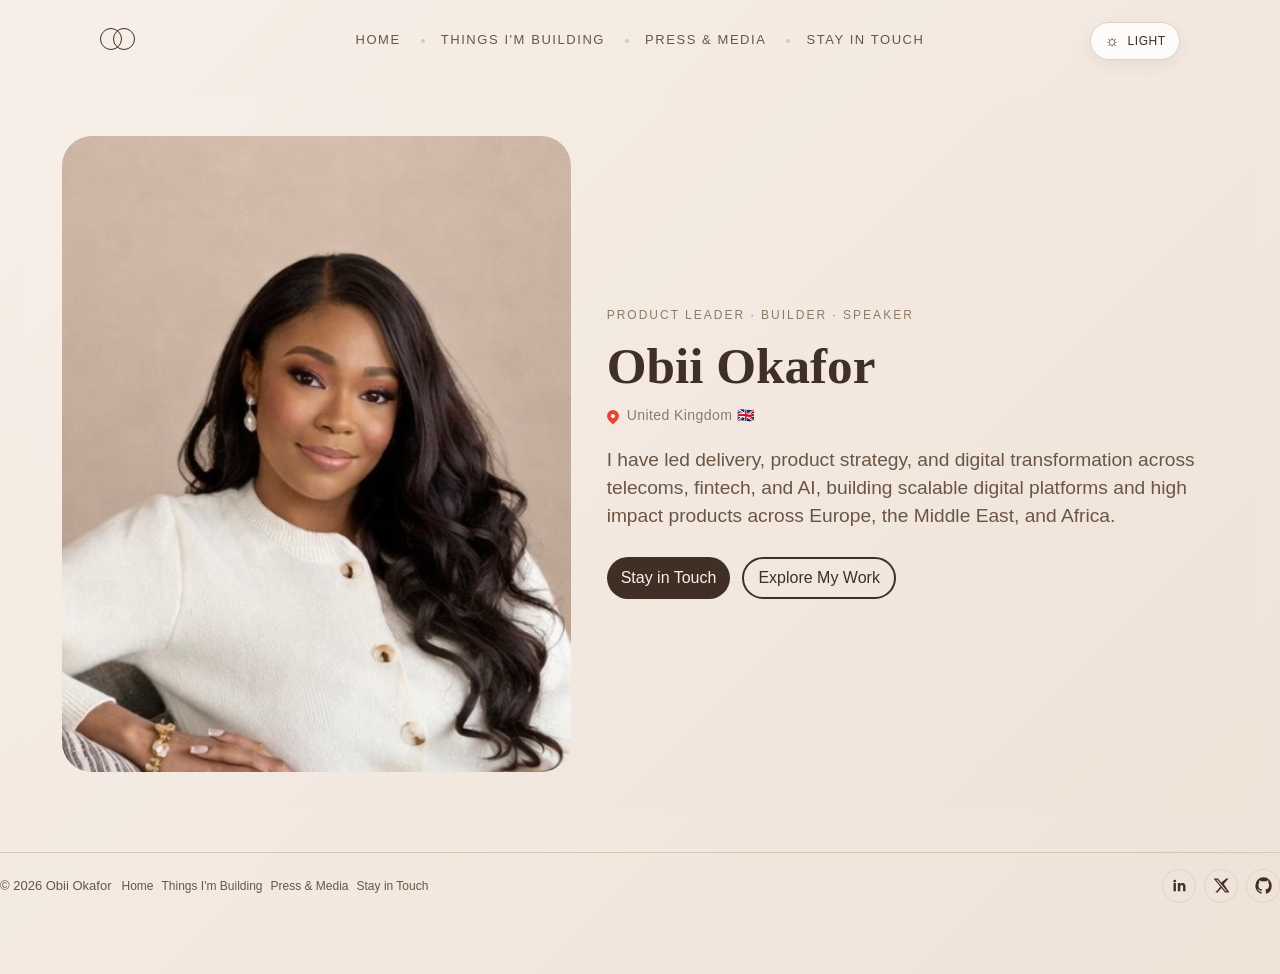
==== index.html @ 37f415ab "Initial site commit" ====
<!doctype html>
<html lang="en">
  <head>
    <meta charset="UTF-8" />
    <meta name="viewport" content="width=device-width, initial-scale=1.0" />
    <title>Obii Okafor</title>
    <link rel="stylesheet" href="./site-ui.css" />
    <link rel="stylesheet" href="./hero-studio.css" />
  </head>
  <body data-page="home">
    <div class="site-shell">
      <header class="site-header">
        <a class="brand" href="./index.html" aria-label="Obii Okafor home">
          <span class="brand-mark" aria-hidden="true">
            <span></span>
            <span></span>
          </span>
        </a>
        <nav class="top-nav" aria-label="Site navigation">
          <ul>
            <li><a data-page-link="home" href="./index.html">Home</a></li>
            <li><a data-page-link="projects" href="./projects.html">Things I'm Building</a></li>
            <li><a data-page-link="press" href="./press-media.html">Press & Media</a></li>
            <li><a data-page-link="contact" href="./contact.html">Stay in Touch</a></li>
          </ul>
        </nav>
        <div class="theme-switch" aria-label="Theme switcher">
          <button class="theme-toggle" type="button" aria-label="Switch to dark mode" title="Switch to dark mode">
            <span aria-hidden="true">☼</span>
          </button>
        </div>
      </header>
    </div>
    <main class="clean-preview">
      <section class="stage-wrap">
        <section id="heroStage" class="preview-stage"></section>
      </section>
      <footer class="site-footer">
        <div class="footer-left">
          <p>© 2026 Obii Okafor</p>
          <div class="footer-nav">
            <a href="./index.html">Home</a>
            <a href="./projects.html">Things I'm Building</a>
            <a href="./press-media.html">Press & Media</a>
            <a href="./contact.html">Stay in Touch</a>
          </div>
        </div>
        <div class="social" aria-label="Social links">
          <a href="https://www.linkedin.com/in/obiageli-okafor" target="_blank" rel="noreferrer" aria-label="LinkedIn">
            <svg viewBox="0 0 24 24" fill="currentColor" aria-hidden="true"><path d="M6.94 8.5H3.56V20h3.38V8.5Zm-1.69-4.7a1.96 1.96 0 1 0 0 3.92 1.96 1.96 0 0 0 0-3.92ZM20.44 13.4c0-3.33-1.78-4.88-4.15-4.88-1.91 0-2.76 1.05-3.24 1.79V8.5H9.67V20h3.38v-5.7c0-1.5.28-2.95 2.15-2.95 1.84 0 1.86 1.72 1.86 3.05V20h3.38v-6.6Z"/></svg>
          </a>
          <a href="https://x.com/obiiokafor1?s=21&t=R1z7tlqv8gVdBXQX9fZ9Ow" target="_blank" rel="noreferrer" aria-label="X">
            <svg viewBox="0 0 24 24" fill="currentColor" aria-hidden="true"><path d="M18.9 2H22l-6.77 7.73L23.2 22h-6.26l-4.9-6.52L6.36 22H3.25l7.25-8.3L.8 2h6.36l4.43 5.9L18.9 2Zm-1.1 18h1.73L6.27 3.9H4.42L17.8 20Z"/></svg>
          </a>
          <a href="https://github.com/ObiiOkafor?tab=overview&from=2026-05-01&to=2026-05-31" target="_blank" rel="noreferrer" aria-label="GitHub">
            <svg viewBox="0 0 24 24" fill="currentColor" aria-hidden="true"><path d="M12 .5A11.5 11.5 0 0 0 .5 12.2c0 5.2 3.37 9.62 8.04 11.18.59.11.8-.26.8-.58v-2.05c-3.27.73-3.96-1.42-3.96-1.42-.54-1.4-1.32-1.77-1.32-1.77-1.08-.75.08-.74.08-.74 1.2.09 1.83 1.25 1.83 1.25 1.06 1.87 2.79 1.33 3.47 1.02.11-.79.42-1.33.76-1.64-2.61-.31-5.35-1.34-5.35-5.94 0-1.31.46-2.38 1.21-3.22-.12-.31-.52-1.57.12-3.27 0 0 .99-.32 3.24 1.23a11.03 11.03 0 0 1 5.9 0c2.25-1.55 3.24-1.23 3.24-1.23.64 1.7.24 2.96.12 3.27.75.84 1.21 1.91 1.21 3.22 0 4.61-2.75 5.63-5.37 5.94.43.37.81 1.1.81 2.23v3.3c0 .32.21.7.81.58A11.7 11.7 0 0 0 23.5 12.2 11.5 11.5 0 0 0 12 .5Z"/></svg>
          </a>
        </div>
      </footer>
    </main>

    <script src="./site-theme.js"></script>
    <script src="./hero-studio-config.js"></script>
    <script src="./hero-studio.js"></script>
  </body>
</html>
---- site-ui.css ----
:root {
  --page-bg: #efe8df;
  --page-bg-alt: linear-gradient(135deg, #f7efe8, #efe3d8);
  --surface: rgba(255, 255, 255, 0.82);
  --surface-soft: #fff8ee;
  --surface-strong: rgba(255, 255, 255, 0.92);
  --border: #e2d2c3;
  --border-strong: #d9c8b8;
  --text: #3f2f24;
  --muted: #6b5545;
  --muted-soft: #8f7a68;
  --button-bg: #3f2f24;
  --button-bg-hover: #4b382b;
  --button-text: #f8f2ec;
  --icon-bg-hover: rgba(255, 255, 255, 0.45);
  --chip-bg: rgba(255, 255, 255, 0.75);
  --success-bg: #f3faf6;
  --success-border: #cde7d5;
  --success-text: #27553b;
}

body[data-theme="dark"] {
  --page-bg: #1b1715;
  --page-bg-alt: linear-gradient(135deg, #221c19, #171311);
  --surface: rgba(37, 30, 27, 0.86);
  --surface-soft: #2a221f;
  --surface-strong: rgba(46, 38, 34, 0.94);
  --border: #4e4138;
  --border-strong: #5a4b41;
  --text: #f4e9df;
  --muted: #c3ad99;
  --muted-soft: #b69985;
  --button-bg: #f1e4d7;
  --button-bg-hover: #e4d0bf;
  --button-text: #241d19;
  --icon-bg-hover: rgba(255, 255, 255, 0.08);
  --chip-bg: rgba(255, 255, 255, 0.06);
  --success-bg: rgba(46, 139, 87, 0.12);
  --success-border: rgba(95, 175, 120, 0.4);
  --success-text: #bfe0c7;
}

body {
  background: var(--page-bg-alt);
  color: var(--text);
}

.site-shell {
  max-width: 1120px;
  margin: 0 auto;
  padding: 22px 20px 0;
}

.site-header {
  display: grid;
  grid-template-columns: 1fr auto 1fr;
  align-items: center;
  gap: 16px;
  padding-bottom: 14px;
}

.site-header .brand {
  text-decoration: none;
  color: var(--text);
  font-family: Georgia, serif;
  display: inline-flex;
  align-items: center;
  width: fit-content;
  justify-self: start;
}

.site-header .brand-mark {
  position: relative;
  width: 36px;
  height: 26px;
  display: inline-block;
}

.site-header .brand-mark span {
  position: absolute;
  top: 0;
  width: 22px;
  height: 22px;
  border: 1.7px solid currentColor;
  border-radius: 999px;
}

.site-header .brand-mark span:first-child {
  left: 0;
}

.site-header .brand-mark span:last-child {
  left: 13px;
}

.top-nav {
  justify-self: center;
}

.top-nav ul {
  list-style: none;
  margin: 0;
  padding: 0;
  display: inline-flex;
  flex-wrap: wrap;
  align-items: center;
  justify-content: center;
  gap: 8px 20px;
}

.top-nav li {
  position: relative;
}

.top-nav li + li::before {
  content: "";
  position: absolute;
  left: -10px;
  top: 50%;
  width: 4px;
  height: 4px;
  margin-top: -2px;
  border-radius: 999px;
  background: var(--border-strong);
}

.top-nav a {
  text-decoration: none;
  color: var(--muted);
  padding: 7px 10px 10px;
  font-size: 13px;
  letter-spacing: 0.12em;
  text-transform: uppercase;
  display: inline-flex;
  align-items: center;
  border-radius: 999px;
  transition: color 160ms ease, background 160ms ease, transform 160ms ease;
}

.top-nav a:hover,
.top-nav a:focus-visible,
.top-nav a.is-active {
  color: var(--text);
  background: var(--surface);
  transform: translateY(-1px);
}

.theme-switch {
  justify-self: end;
}

.theme-toggle {
  min-width: 90px;
  height: 38px;
  padding: 0 12px;
  border: 1px solid var(--border);
  border-radius: 999px;
  background: var(--surface);
  color: var(--text);
  display: inline-flex;
  align-items: center;
  justify-content: center;
  gap: 8px;
  cursor: pointer;
  font: inherit;
  font-size: 13px;
  letter-spacing: 0.04em;
  box-shadow: 0 6px 18px rgba(38, 26, 18, 0.06);
  transition: background 160ms ease, border-color 160ms ease, transform 160ms ease, color 160ms ease;
}

.theme-toggle .theme-icon {
  font-size: 16px;
  line-height: 1;
}

.theme-toggle .theme-label {
  font-size: 12px;
  text-transform: uppercase;
}

.theme-toggle:hover,
.theme-toggle:focus-visible {
  border-color: var(--border-strong);
  transform: translateY(-1px);
}

.theme-toggle.is-active {
  border-color: var(--border-strong);
}

.site-footer {
  margin-top: 18px;
  padding: 16px 0 8px;
  border-top: 1px solid var(--border-strong);
  display: flex;
  justify-content: space-between;
  align-items: center;
  gap: 10px;
  flex-wrap: wrap;
}

.site-footer p {
  margin: 0;
  color: var(--muted);
  font-size: 13px;
}

.site-footer .footer-left {
  display: flex;
  align-items: center;
  gap: 10px;
  flex-wrap: wrap;
}

.site-footer .footer-nav {
  display: flex;
  gap: 8px;
  flex-wrap: wrap;
}

.site-footer .footer-nav a {
  text-decoration: none;
  padding: 0;
  font-size: 12px;
  color: var(--muted);
}

.site-footer .footer-nav a:hover {
  text-decoration: underline;
}

.site-footer .social {
  display: inline-flex;
  gap: 8px;
  align-items: center;
}

.site-footer .social a {
  width: 34px;
  height: 34px;
  border: 1px solid var(--border);
  border-radius: 999px;
  display: inline-flex;
  align-items: center;
  justify-content: center;
  background: transparent;
  color: var(--text);
  text-decoration: none;
}

.site-footer .social a:hover {
  background: var(--icon-bg-hover);
}

.site-footer .social svg {
  width: 17px;
  height: 17px;
  display: block;
}

@media (max-width: 980px) {
  .site-shell {
    padding-top: 16px;
  }

  .site-header {
    grid-template-columns: 1fr;
    justify-items: center;
  }

  .site-header .brand {
    justify-self: start;
  }

  .top-nav ul {
    gap: 8px 14px;
  }

  .top-nav li + li::before {
    display: none;
  }

  .theme-switch {
    justify-self: center;
  }
}
---- hero-studio.css ----
* {
  box-sizing: border-box;
}

body {
  margin: 0;
  font-family: "Avenir Next", "Segoe UI", sans-serif;
  color: var(--text);
}

a {
  color: inherit;
}

.clean-preview {
  min-height: 100vh;
  position: relative;
}

.stage-wrap {
  padding: 24px;
  overflow: auto;
}

.preview-stage {
  min-width: 980px;
  border-radius: 28px;
  overflow: hidden;
}

.hero {
  min-height: 680px;
  display: grid;
  grid-template-columns: 44% 56%;
  gap: 36px;
  padding: 38px;
  position: relative;
  overflow: hidden;
}

.hero .portrait {
  border-radius: var(--image-radius);
  background: linear-gradient(180deg, #d8c4b2, #ac9078);
  width: 100%;
  min-height: 520px;
  overflow: hidden;
}

.hero .portrait img {
  width: 100%;
  height: 100%;
  object-fit: cover;
  display: block;
}

.hero .content {
  align-self: center;
  max-width: 620px;
}

.hero .eyebrow {
  letter-spacing: 2px;
  font-size: 12px;
  text-transform: uppercase;
  margin-bottom: 14px;
  color: var(--muted);
}

.hero h2 {
  margin: 0;
  font-family: Georgia, serif;
  font-size: clamp(38px, 4vw, 62px);
  color: var(--heading);
}

.hero h3 {
  margin: 12px 0 0;
  font-family: Georgia, serif;
  font-size: clamp(20px, 2vw, 32px);
  line-height: 1.2;
  color: var(--subheading);
}

.hero p.location {
  margin: 10px 0 0;
  font-size: clamp(14px, 1.1vw, 16px);
  letter-spacing: 0.4px;
  color: var(--muted);
  display: inline-flex;
  align-items: center;
  gap: 8px;
}

.hero p.location .gm-pin {
  width: 12px;
  height: 12px;
  border-radius: 12px 12px 12px 0;
  background: #ea4335;
  transform: rotate(-45deg);
  position: relative;
  display: inline-block;
  flex: 0 0 12px;
}

.hero p.location .gm-pin::after {
  content: "";
  width: 4px;
  height: 4px;
  background: #fff;
  border-radius: 50%;
  position: absolute;
  top: 4px;
  left: 4px;
}

.hero p {
  margin: 20px 0 0;
  font-size: clamp(17px, 1.5vw, 22px);
  line-height: 1.45;
  color: var(--body);
}

.hero p.tagline {
  margin-top: 16px;
  font-style: italic;
  color: var(--subheading);
}

.hero .cta-row {
  margin-top: 28px;
  display: flex;
  gap: 12px;
  flex-wrap: wrap;
}

.hero .cta-row .primary {
  background: var(--button-bg);
  color: var(--button-text);
  border: 0;
}

.hero .cta-row .secondary {
  background: transparent;
  color: var(--button-bg);
  border: 2px solid var(--button-bg);
}

.hero .cta-row a {
  border-radius: 999px;
  padding: 10px 14px;
  text-decoration: none;
  display: inline-flex;
  align-items: center;
}

.hero .cta-row button {
  border-radius: 999px;
  padding: 10px 14px;
  display: inline-flex;
  align-items: center;
  cursor: pointer;
  font: inherit;
}

.hero .tags {
  margin-top: 22px;
  color: var(--muted);
  font-size: 13px;
  letter-spacing: 1px;
  text-transform: uppercase;
}

.projects {
  background: #f8f2eb;
  border-top: 1px solid #e2d3c3;
  padding: 42px 38px 50px;
}

.projects .projects-head {
  display: flex;
  justify-content: space-between;
  gap: 16px;
  align-items: flex-end;
  margin-bottom: 24px;
}

.projects h4 {
  margin: 0;
  font-family: Georgia, serif;
  color: #3f2f24;
  font-size: clamp(30px, 3vw, 42px);
}

.projects p {
  margin: 8px 0 0;
  color: #6b5545;
  max-width: 720px;
  font-size: 17px;
  line-height: 1.45;
}

.projects .projects-grid {
  display: grid;
  grid-template-columns: repeat(3, minmax(0, 1fr));
  gap: 14px;
}

.projects .card {
  background: #fff;
  border: 1px solid #e7d8c8;
  border-radius: 16px;
  padding: 18px;
}

.projects .card .meta {
  font-size: 12px;
  color: #8b7565;
  letter-spacing: 1px;
  text-transform: uppercase;
}

.projects .card h5 {
  margin: 8px 0 8px;
  font-size: 22px;
  color: #3f2f24;
  font-family: Georgia, serif;
}

.projects .card p {
  margin: 0;
  font-size: 15px;
  color: #6b5545;
}

.projects .projects-head .view-all {
  border-radius: 999px;
  border: 1px solid #3f2f24;
  color: #3f2f24;
  padding: 10px 14px;
  background: transparent;
  text-decoration: none;
  display: inline-flex;
  align-items: center;
}

@media (max-width: 980px) {
  .preview-stage {
    min-width: 100%;
  }

  .site-footer {
    margin-top: 12px;
  }

  .hero {
    grid-template-columns: 1fr;
    padding: 20px;
  }

  .hero .portrait {
    min-height: 360px;
  }

  .projects {
    padding: 24px 20px 28px;
  }

  .projects .projects-head {
    align-items: flex-start;
    flex-direction: column;
  }

  .projects .projects-grid {
    grid-template-columns: 1fr;
  }
}
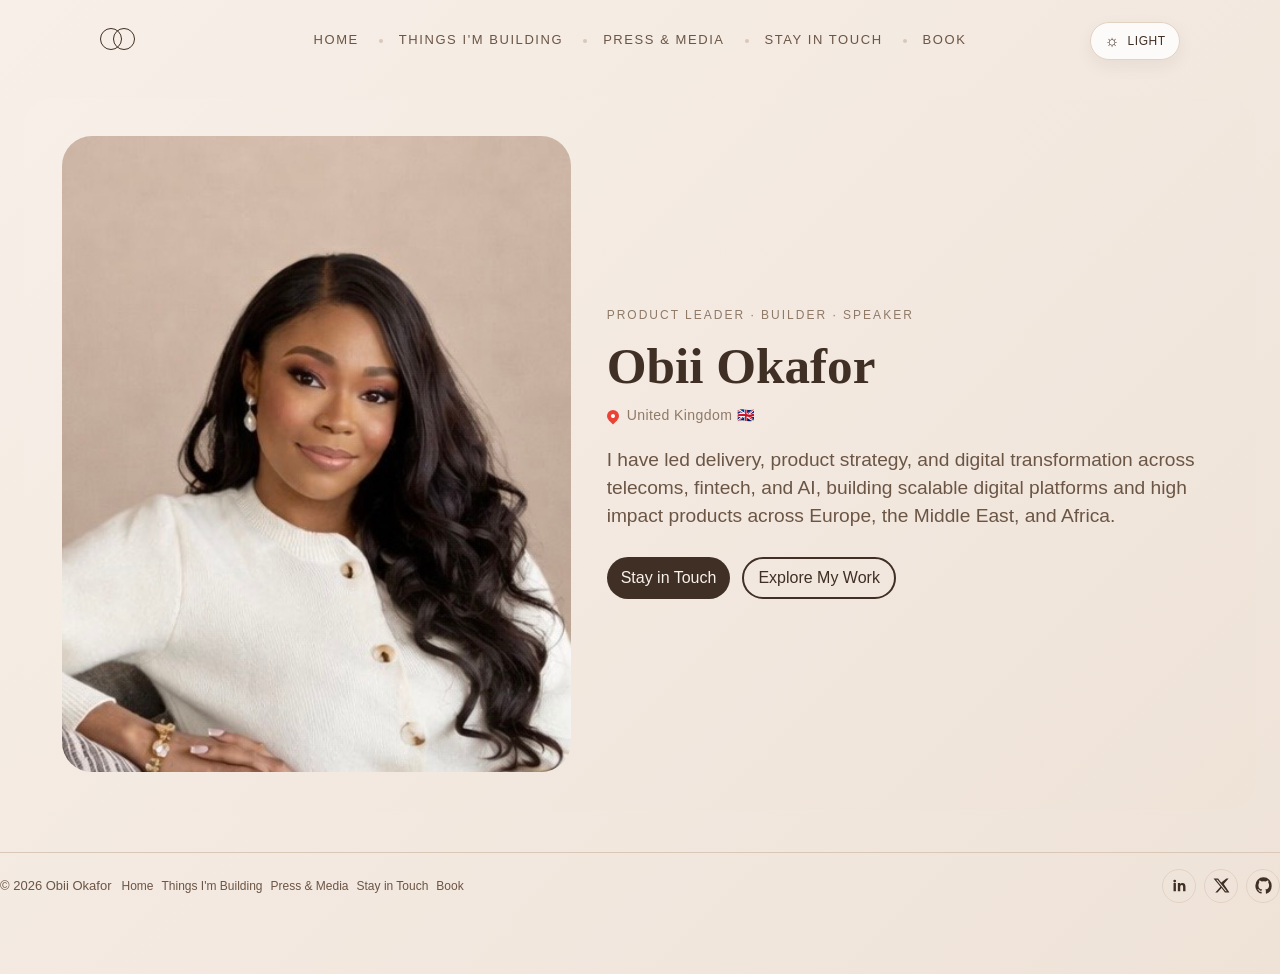
==== commit 2f705861: "Add book waitlist feature" ====
--- a/index.html
+++ b/index.html
@@ -22,6 +22,7 @@
             <li><a data-page-link="projects" href="./projects.html">Things I'm Building</a></li>
             <li><a data-page-link="press" href="./press-media.html">Press & Media</a></li>
             <li><a data-page-link="contact" href="./contact.html">Stay in Touch</a></li>
+            <li><a data-page-link="book" href="./book.html">Book</a></li>
           </ul>
         </nav>
         <div class="theme-switch" aria-label="Theme switcher">
@@ -43,6 +44,7 @@
             <a href="./projects.html">Things I'm Building</a>
             <a href="./press-media.html">Press & Media</a>
             <a href="./contact.html">Stay in Touch</a>
+            <a href="./book.html">Book</a>
           </div>
         </div>
         <div class="social" aria-label="Social links">
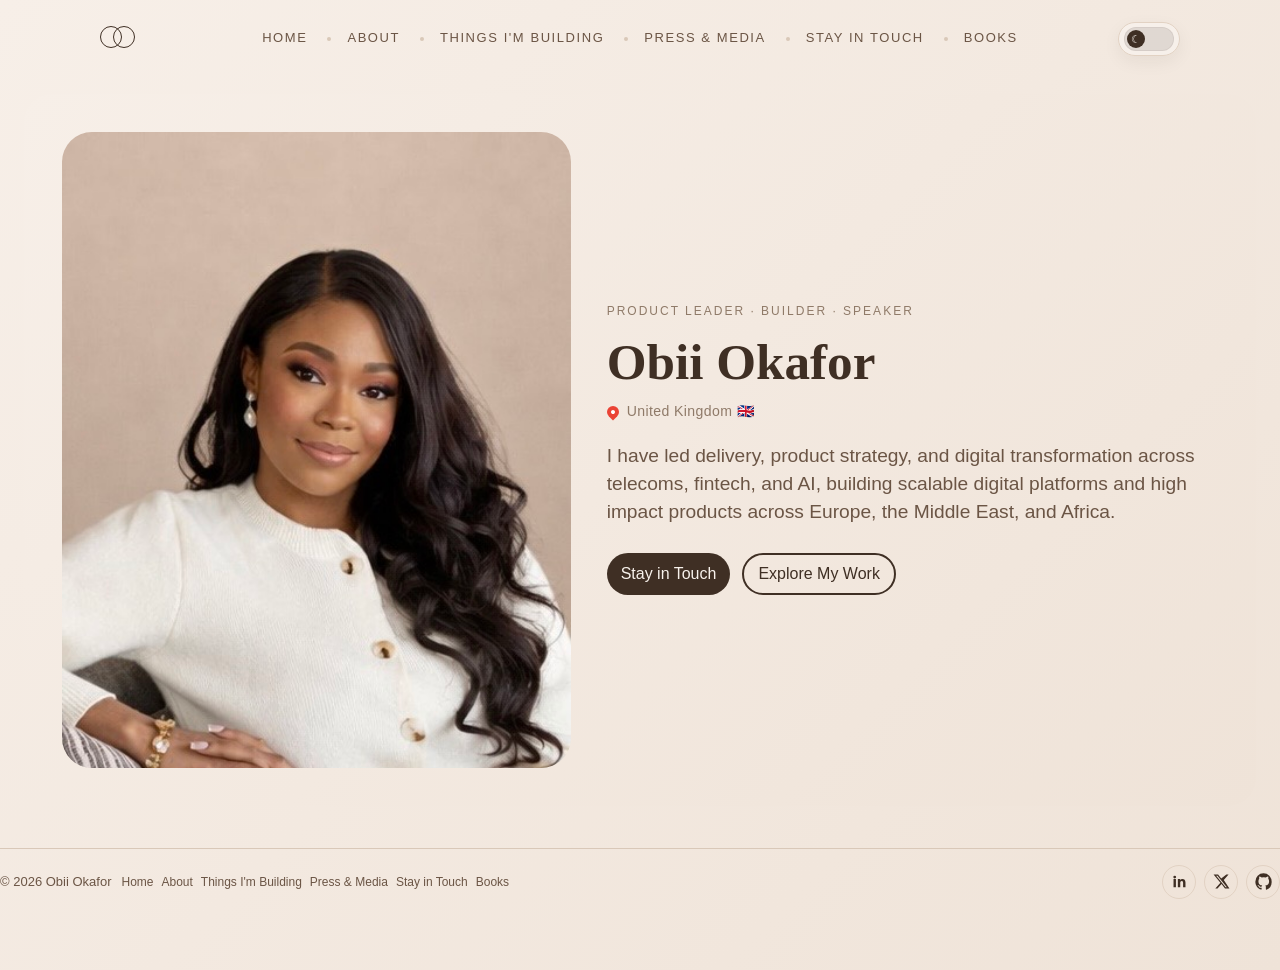
==== commit 337cfdae: "Update personal site pages and book waitlist" ====
--- a/index.html
+++ b/index.html
@@ -19,10 +19,11 @@
         <nav class="top-nav" aria-label="Site navigation">
           <ul>
             <li><a data-page-link="home" href="./index.html">Home</a></li>
+            <li><a data-page-link="about" href="./about.html">About</a></li>
             <li><a data-page-link="projects" href="./projects.html">Things I'm Building</a></li>
             <li><a data-page-link="press" href="./press-media.html">Press & Media</a></li>
             <li><a data-page-link="contact" href="./contact.html">Stay in Touch</a></li>
-            <li><a data-page-link="book" href="./book.html">Book</a></li>
+            <li><a data-page-link="book" href="./book.html">Books</a></li>
           </ul>
         </nav>
         <div class="theme-switch" aria-label="Theme switcher">
@@ -41,10 +42,11 @@
           <p>© 2026 Obii Okafor</p>
           <div class="footer-nav">
             <a href="./index.html">Home</a>
+            <a href="./about.html">About</a>
             <a href="./projects.html">Things I'm Building</a>
             <a href="./press-media.html">Press & Media</a>
             <a href="./contact.html">Stay in Touch</a>
-            <a href="./book.html">Book</a>
+            <a href="./book.html">Books</a>
           </div>
         </div>
         <div class="social" aria-label="Social links">
--- a/site-ui.css
+++ b/site-ui.css
@@ -20,13 +20,13 @@
 }
 
 body[data-theme="dark"] {
-  --page-bg: #1b1715;
-  --page-bg-alt: linear-gradient(135deg, #221c19, #171311);
-  --surface: rgba(37, 30, 27, 0.86);
-  --surface-soft: #2a221f;
-  --surface-strong: rgba(46, 38, 34, 0.94);
-  --border: #4e4138;
-  --border-strong: #5a4b41;
+  --page-bg: #2d1d16;
+  --page-bg-alt: linear-gradient(135deg, #3a261b, #241711);
+  --surface: rgba(56, 37, 28, 0.86);
+  --surface-soft: #3a261d;
+  --surface-strong: rgba(64, 43, 33, 0.94);
+  --border: #674a39;
+  --border-strong: #76543f;
   --text: #f4e9df;
   --muted: #c3ad99;
   --muted-soft: #b69985;
@@ -150,33 +150,50 @@
 }
 
 .theme-toggle {
-  min-width: 90px;
-  height: 38px;
-  padding: 0 12px;
+  width: 62px;
+  height: 34px;
+  padding: 0;
   border: 1px solid var(--border);
   border-radius: 999px;
-  background: var(--surface);
+  background: rgba(255, 255, 255, 0.32);
   color: var(--text);
   display: inline-flex;
   align-items: center;
   justify-content: center;
-  gap: 8px;
   cursor: pointer;
   font: inherit;
-  font-size: 13px;
-  letter-spacing: 0.04em;
   box-shadow: 0 6px 18px rgba(38, 26, 18, 0.06);
   transition: background 160ms ease, border-color 160ms ease, transform 160ms ease, color 160ms ease;
 }
 
-.theme-toggle .theme-icon {
-  font-size: 16px;
+.theme-track {
+  position: relative;
+  width: 50px;
+  height: 24px;
+  border-radius: 999px;
+  background: rgba(63, 47, 36, 0.12);
+  box-shadow: inset 0 0 0 1px rgba(63, 47, 36, 0.06);
+}
+
+.theme-knob {
+  position: absolute;
+  top: 3px;
+  left: 3px;
+  width: 18px;
+  height: 18px;
+  border-radius: 999px;
+  background: var(--button-bg);
+  color: var(--button-text);
+  display: inline-flex;
+  align-items: center;
+  justify-content: center;
+  transform: translateX(0);
+  transition: transform 180ms ease, background 180ms ease, color 180ms ease;
+}
+
+.theme-icon {
+  font-size: 11px;
   line-height: 1;
-}
-
-.theme-toggle .theme-label {
-  font-size: 12px;
-  text-transform: uppercase;
 }
 
 .theme-toggle:hover,
@@ -187,6 +204,15 @@
 
 .theme-toggle.is-active {
   border-color: var(--border-strong);
+  background: rgba(255, 255, 255, 0.08);
+}
+
+.theme-toggle.is-active .theme-track {
+  background: rgba(244, 233, 223, 0.14);
+}
+
+.theme-toggle.is-active .theme-knob {
+  transform: translateX(26px);
 }
 
 .site-footer {
